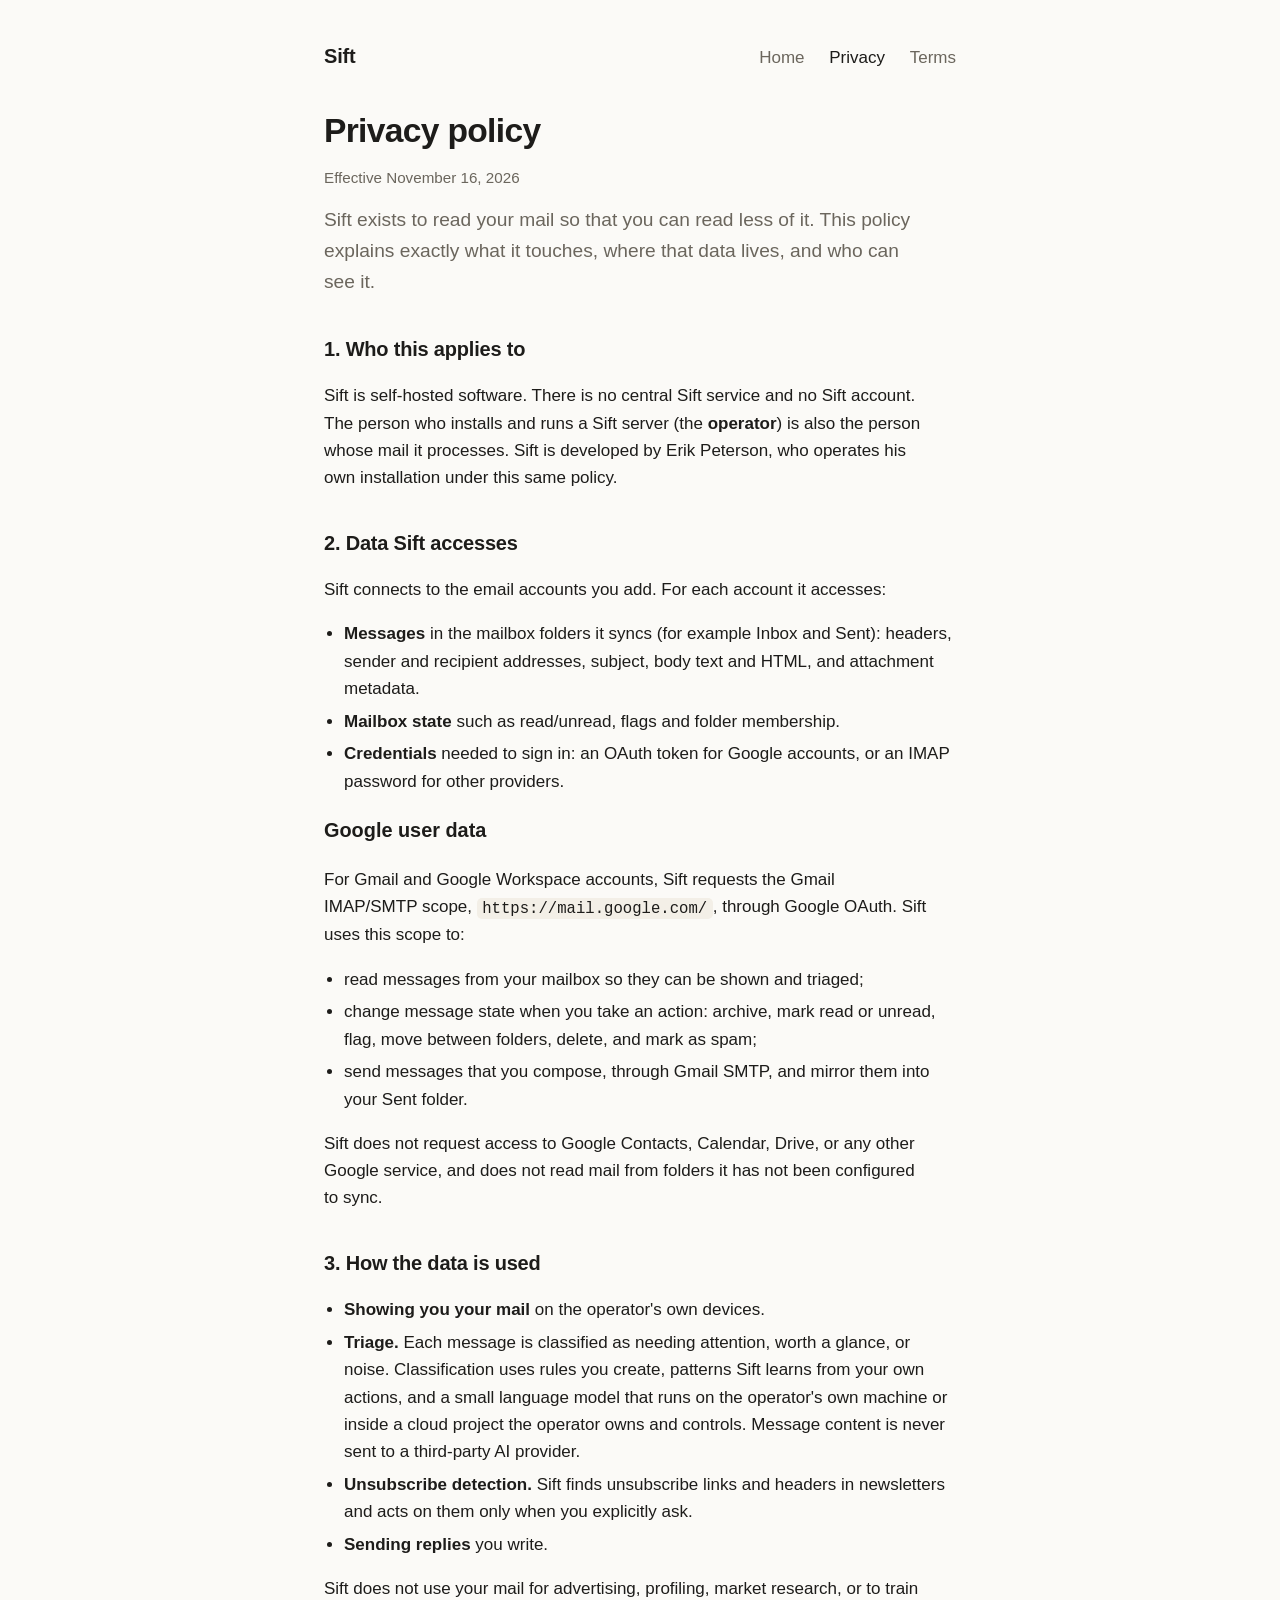
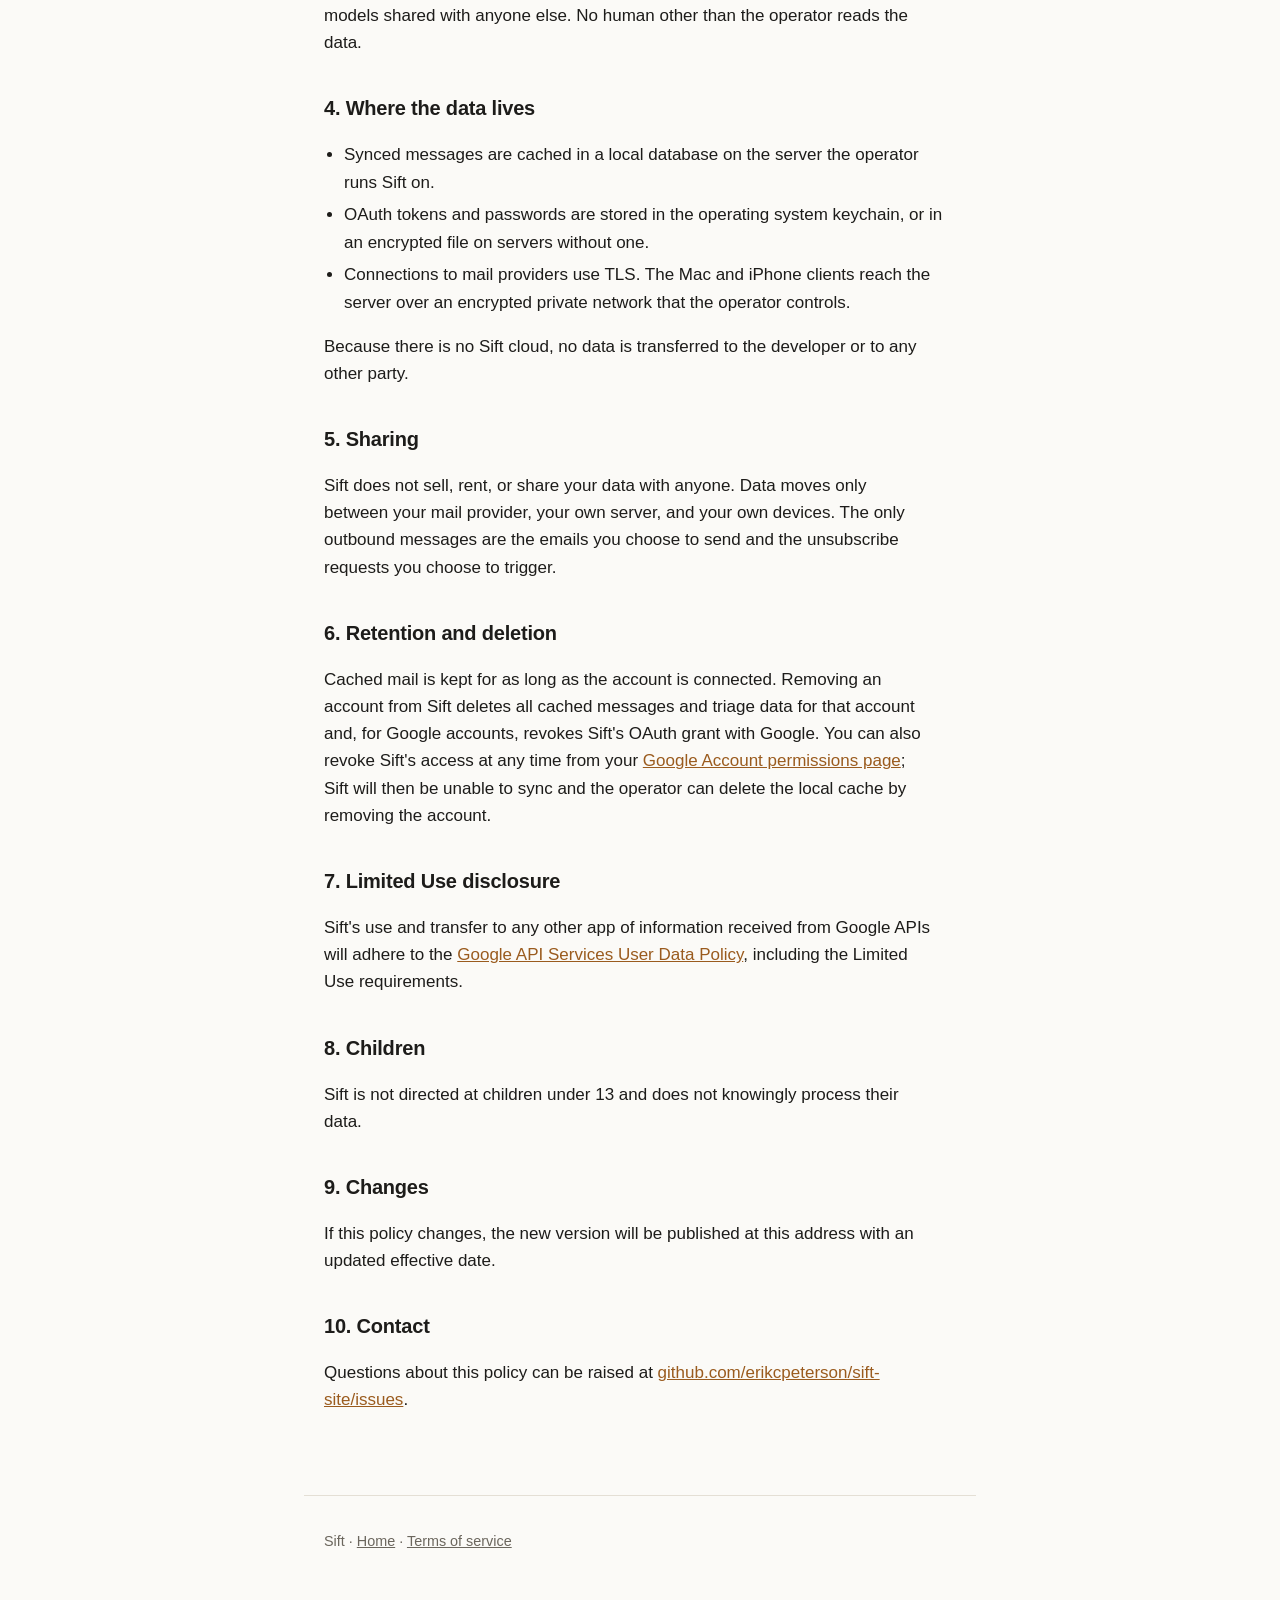
==== privacy.html @ 5cf60a45 "Sift homepage, privacy policy and terms for the OAuth consent screen Co-Authored-By: Claude Fable 5." ====
<!DOCTYPE html>
<html lang="en">
<head>
<meta charset="utf-8">
<meta name="viewport" content="width=device-width, initial-scale=1">
<title>Sift — Privacy policy</title>
<meta name="description" content="How Sift accesses, uses, stores and protects your email, including Google user data.">
<link rel="stylesheet" href="style.css">
</head>
<body>
<header>
  <a class="brand" href="./">Sift</a>
  <nav>
    <a href="./">Home</a>
    <a href="privacy.html" aria-current="page">Privacy</a>
    <a href="terms.html">Terms</a>
  </nav>
</header>

<main>
  <h1>Privacy policy</h1>
  <p class="meta">Effective November 16, 2026</p>
  <p class="lede">Sift exists to read your mail so that you can read less of it. This policy explains exactly what it touches, where that data lives, and who can see it.</p>

  <h2>1. Who this applies to</h2>
  <p>Sift is self-hosted software. There is no central Sift service and no Sift account. The person who installs and runs a Sift server (the <strong>operator</strong>) is also the person whose mail it processes. Sift is developed by Erik Peterson, who operates his own installation under this same policy.</p>

  <h2>2. Data Sift accesses</h2>
  <p>Sift connects to the email accounts you add. For each account it accesses:</p>
  <ul>
    <li><strong>Messages</strong> in the mailbox folders it syncs (for example Inbox and Sent): headers, sender and recipient addresses, subject, body text and HTML, and attachment metadata.</li>
    <li><strong>Mailbox state</strong> such as read/unread, flags and folder membership.</li>
    <li><strong>Credentials</strong> needed to sign in: an OAuth token for Google accounts, or an IMAP password for other providers.</li>
  </ul>

  <h3 id="google">Google user data</h3>
  <p>For Gmail and Google Workspace accounts, Sift requests the Gmail IMAP/SMTP scope, <code>https://mail.google.com/</code>, through Google OAuth. Sift uses this scope to:</p>
  <ul>
    <li>read messages from your mailbox so they can be shown and triaged;</li>
    <li>change message state when you take an action: archive, mark read or unread, flag, move between folders, delete, and mark as spam;</li>
    <li>send messages that you compose, through Gmail SMTP, and mirror them into your Sent folder.</li>
  </ul>
  <p>Sift does not request access to Google Contacts, Calendar, Drive, or any other Google service, and does not read mail from folders it has not been configured to sync.</p>

  <h2>3. How the data is used</h2>
  <ul>
    <li><strong>Showing you your mail</strong> on the operator's own devices.</li>
    <li><strong>Triage.</strong> Each message is classified as needing attention, worth a glance, or noise. Classification uses rules you create, patterns Sift learns from your own actions, and a small language model that runs on the operator's own machine or inside a cloud project the operator owns and controls. Message content is never sent to a third-party AI provider.</li>
    <li><strong>Unsubscribe detection.</strong> Sift finds unsubscribe links and headers in newsletters and acts on them only when you explicitly ask.</li>
    <li><strong>Sending replies</strong> you write.</li>
  </ul>
  <p>Sift does not use your mail for advertising, profiling, market research, or to train models shared with anyone else. No human other than the operator reads the data.</p>

  <h2>4. Where the data lives</h2>
  <ul>
    <li>Synced messages are cached in a local database on the server the operator runs Sift on.</li>
    <li>OAuth tokens and passwords are stored in the operating system keychain, or in an encrypted file on servers without one.</li>
    <li>Connections to mail providers use TLS. The Mac and iPhone clients reach the server over an encrypted private network that the operator controls.</li>
  </ul>
  <p>Because there is no Sift cloud, no data is transferred to the developer or to any other party.</p>

  <h2>5. Sharing</h2>
  <p>Sift does not sell, rent, or share your data with anyone. Data moves only between your mail provider, your own server, and your own devices. The only outbound messages are the emails you choose to send and the unsubscribe requests you choose to trigger.</p>

  <h2>6. Retention and deletion</h2>
  <p>Cached mail is kept for as long as the account is connected. Removing an account from Sift deletes all cached messages and triage data for that account and, for Google accounts, revokes Sift's OAuth grant with Google. You can also revoke Sift's access at any time from your <a href="https://myaccount.google.com/permissions">Google Account permissions page</a>; Sift will then be unable to sync and the operator can delete the local cache by removing the account.</p>

  <h2>7. Limited Use disclosure</h2>
  <p>Sift's use and transfer to any other app of information received from Google APIs will adhere to the <a href="https://developers.google.com/terms/api-services-user-data-policy">Google API Services User Data Policy</a>, including the Limited Use requirements.</p>

  <h2>8. Children</h2>
  <p>Sift is not directed at children under 13 and does not knowingly process their data.</p>

  <h2>9. Changes</h2>
  <p>If this policy changes, the new version will be published at this address with an updated effective date.</p>

  <h2>10. Contact</h2>
  <p>Questions about this policy can be raised at <a href="https://github.com/erikcpeterson/sift-site/issues">github.com/erikcpeterson/sift-site/issues</a>.</p>
</main>

<footer>
  <p>Sift · <a href="./">Home</a> · <a href="terms.html">Terms of service</a></p>
</footer>
</body>
</html>
---- style.css ----
:root {
  --bg: #fbfaf7;
  --fg: #1d1c1a;
  --muted: #6b665d;
  --accent: #9a5b1e;
  --rule: #e4dfd5;
  --card: #f3efe7;
}
@media (prefers-color-scheme: dark) {
  :root {
    --bg: #15151a;
    --fg: #ece9e3;
    --muted: #9c978d;
    --accent: #e0a35a;
    --rule: #2b2b33;
    --card: #1e1e25;
  }
}
* { box-sizing: border-box; }
html { -webkit-text-size-adjust: 100%; }
body {
  margin: 0;
  background: var(--bg);
  color: var(--fg);
  font: 17px/1.6 -apple-system, BlinkMacSystemFont, "Segoe UI", Roboto, Helvetica, Arial, sans-serif;
}
main, header, footer { max-width: 42rem; margin: 0 auto; padding: 0 1.25rem; }
header { padding-top: 2.5rem; display: flex; align-items: baseline; justify-content: space-between; gap: 1rem; flex-wrap: wrap; }
header .brand { font-weight: 700; font-size: 1.25rem; letter-spacing: -0.01em; color: var(--fg); text-decoration: none; }
header nav a { color: var(--muted); text-decoration: none; margin-left: 1.25rem; }
header nav a:hover, header nav a[aria-current] { color: var(--fg); }
main { padding-top: 2.5rem; padding-bottom: 4rem; }
h1 { font-size: 2.1rem; line-height: 1.15; letter-spacing: -0.02em; margin: 0 0 0.5rem; }
h2 { font-size: 1.25rem; margin: 2.25rem 0 0.5rem; letter-spacing: -0.01em; }
p.lede { font-size: 1.2rem; color: var(--muted); margin: 0 0 2rem; }
p, li { max-width: 38rem; }
a { color: var(--accent); }
ul { padding-left: 1.25rem; }
li { margin: 0.35rem 0; }
.card {
  background: var(--card);
  border: 1px solid var(--rule);
  border-radius: 12px;
  padding: 1.1rem 1.25rem;
  margin: 1.5rem 0;
}
.card h3 { margin: 0 0 0.35rem; font-size: 1rem; }
.card p { margin: 0; color: var(--muted); }
.meta { color: var(--muted); font-size: 0.95rem; }
footer { border-top: 1px solid var(--rule); padding-top: 1.25rem; padding-bottom: 2.5rem; color: var(--muted); font-size: 0.9rem; }
footer a { color: var(--muted); }
code { font-family: ui-monospace, SFMono-Regular, Menlo, monospace; font-size: 0.92em; background: var(--card); padding: 0.1em 0.35em; border-radius: 5px; }
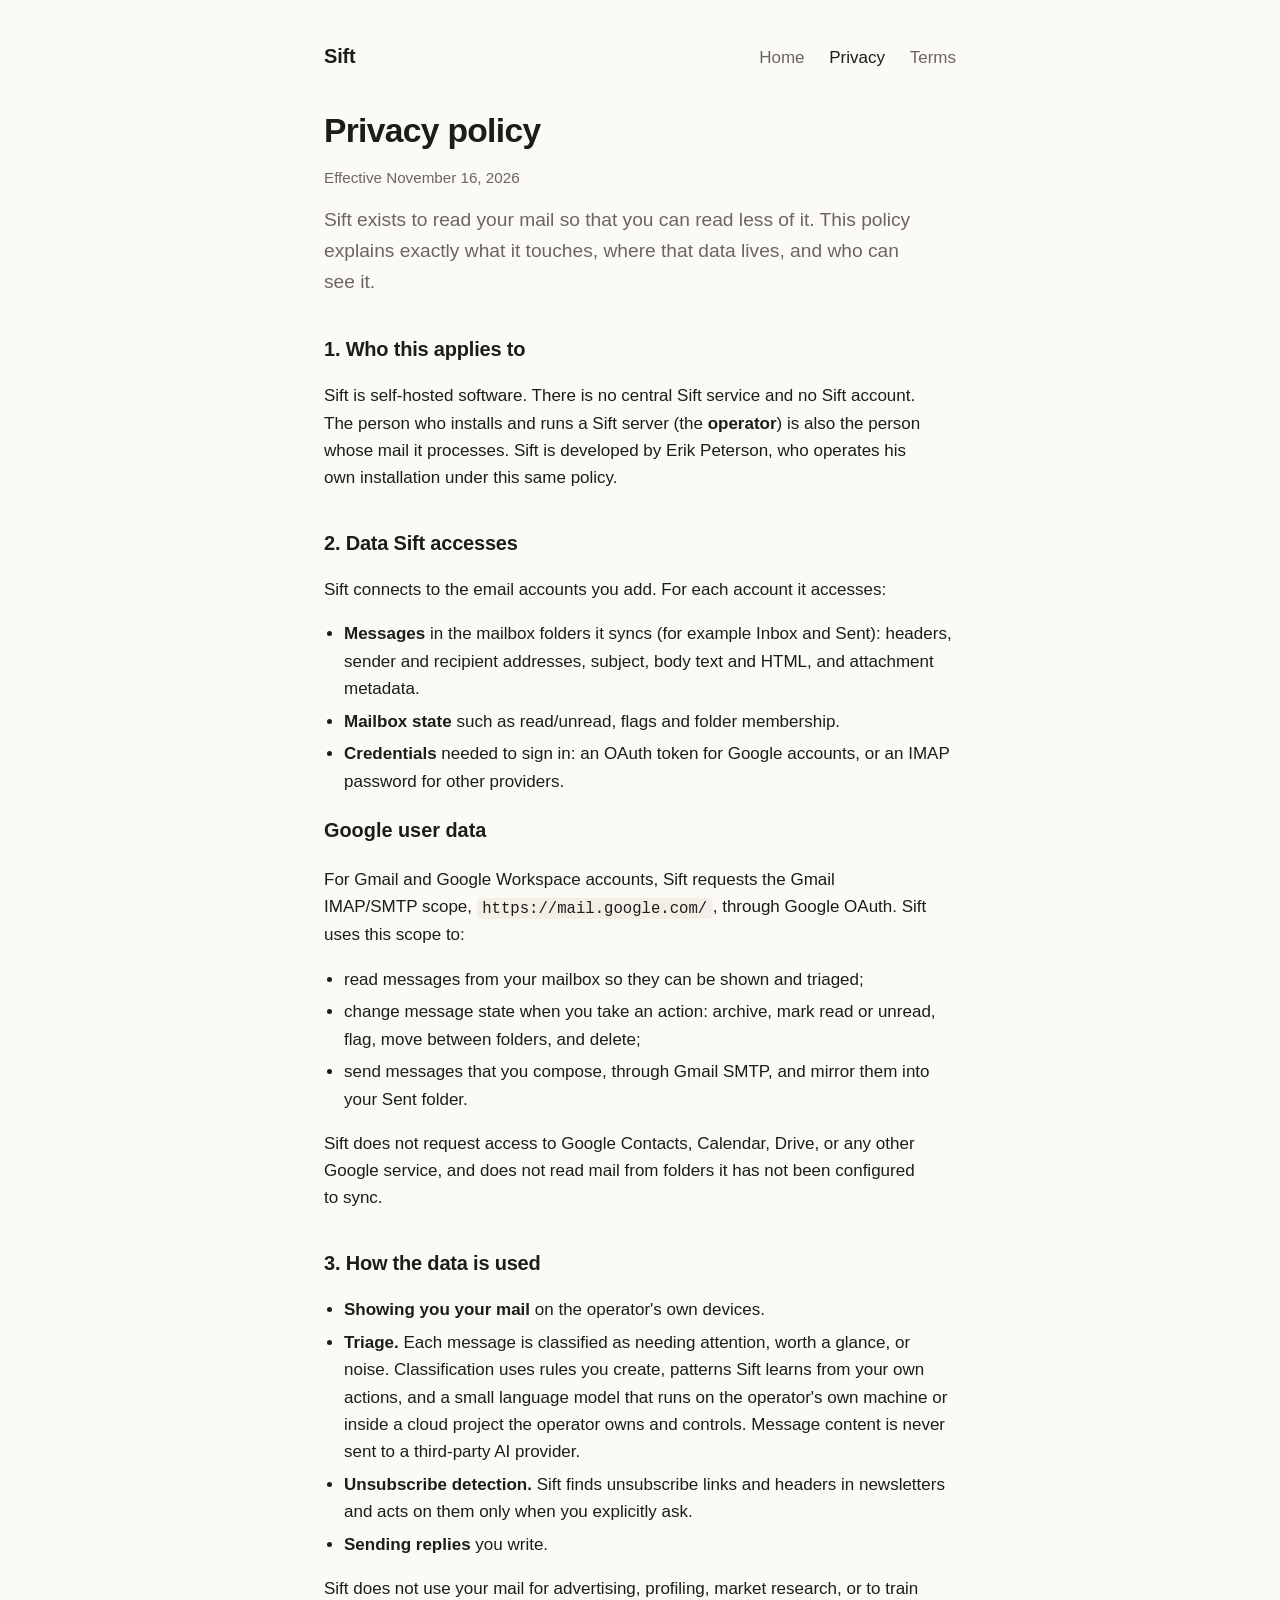
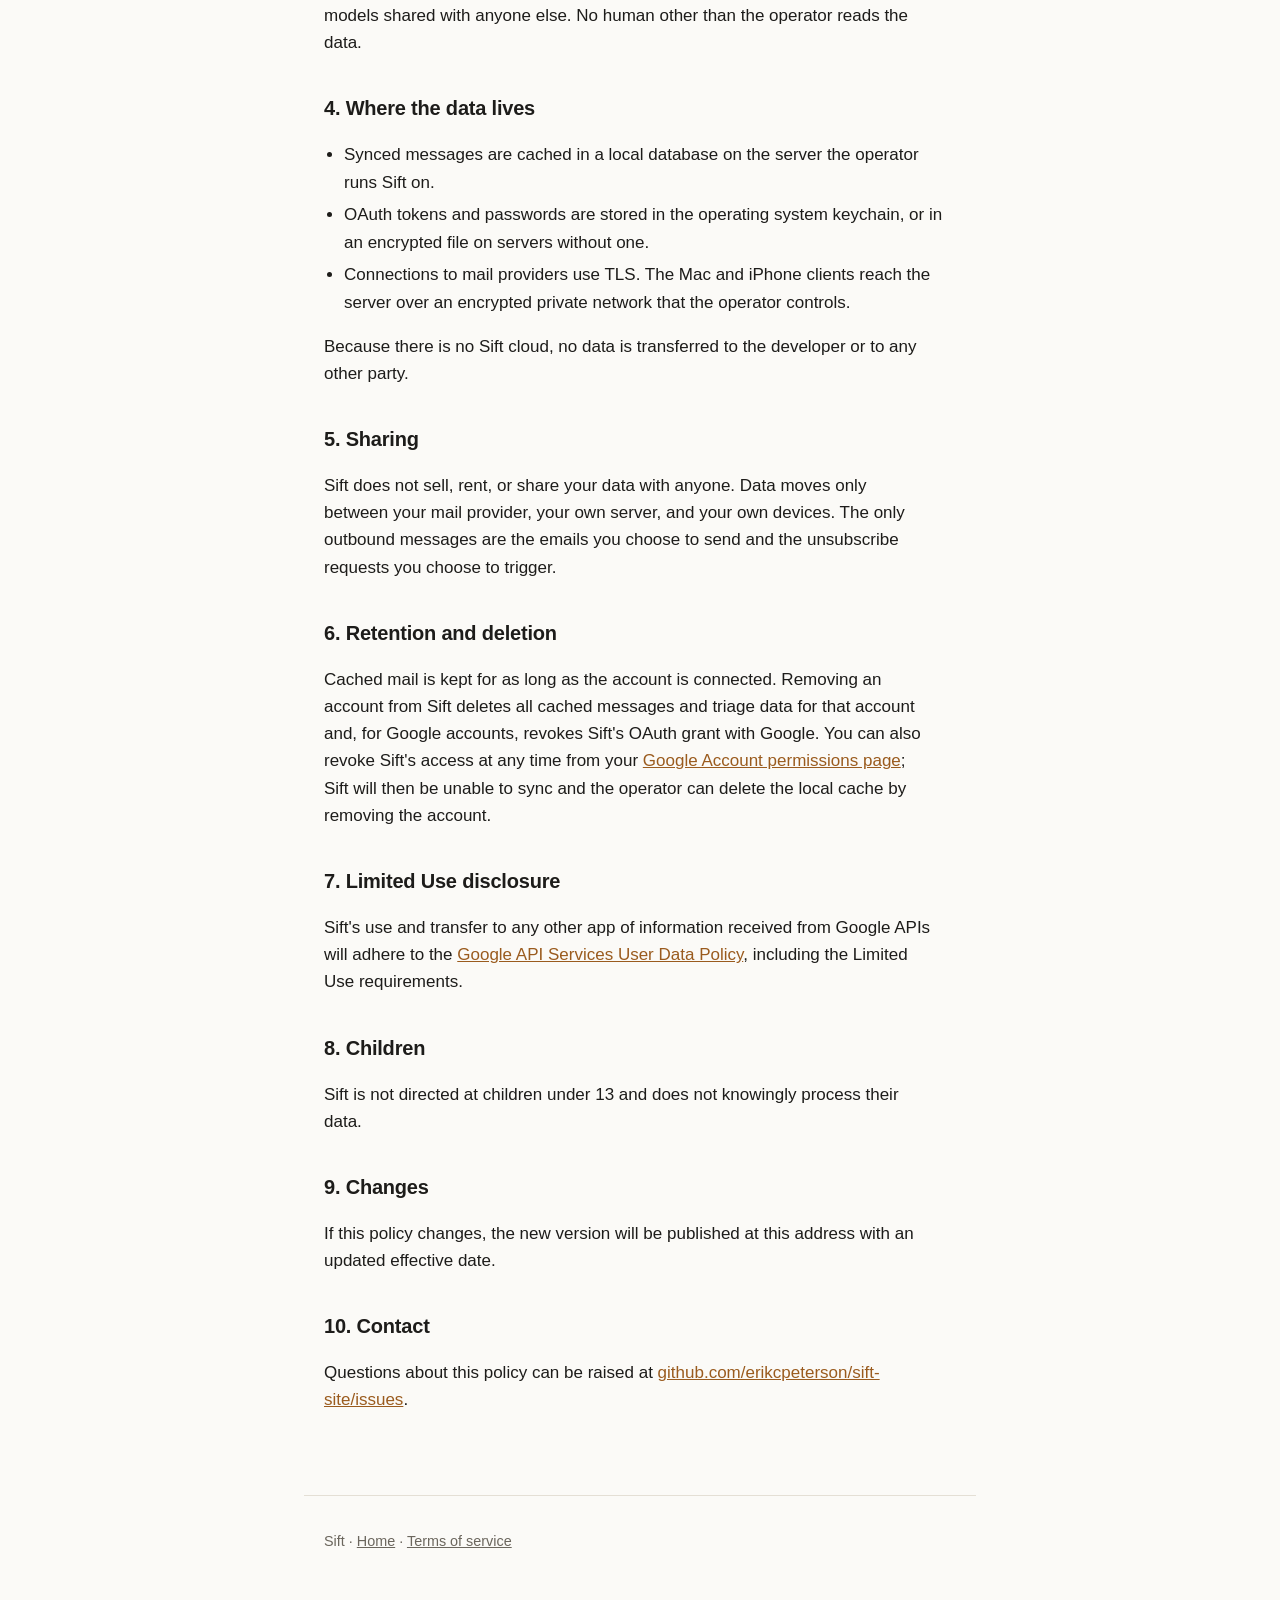
==== commit d7f18a2d: "Privacy: list only the mailbox actions Sift actually performs Co-Authored-By: Claude Fable 5.1 <nore" ====
--- a/privacy.html
+++ b/privacy.html
@@ -37,7 +37,7 @@
   <p>For Gmail and Google Workspace accounts, Sift requests the Gmail IMAP/SMTP scope, <code>https://mail.google.com/</code>, through Google OAuth. Sift uses this scope to:</p>
   <ul>
     <li>read messages from your mailbox so they can be shown and triaged;</li>
-    <li>change message state when you take an action: archive, mark read or unread, flag, move between folders, delete, and mark as spam;</li>
+    <li>change message state when you take an action: archive, mark read or unread, flag, move between folders, and delete;</li>
     <li>send messages that you compose, through Gmail SMTP, and mirror them into your Sent folder.</li>
   </ul>
   <p>Sift does not request access to Google Contacts, Calendar, Drive, or any other Google service, and does not read mail from folders it has not been configured to sync.</p>
